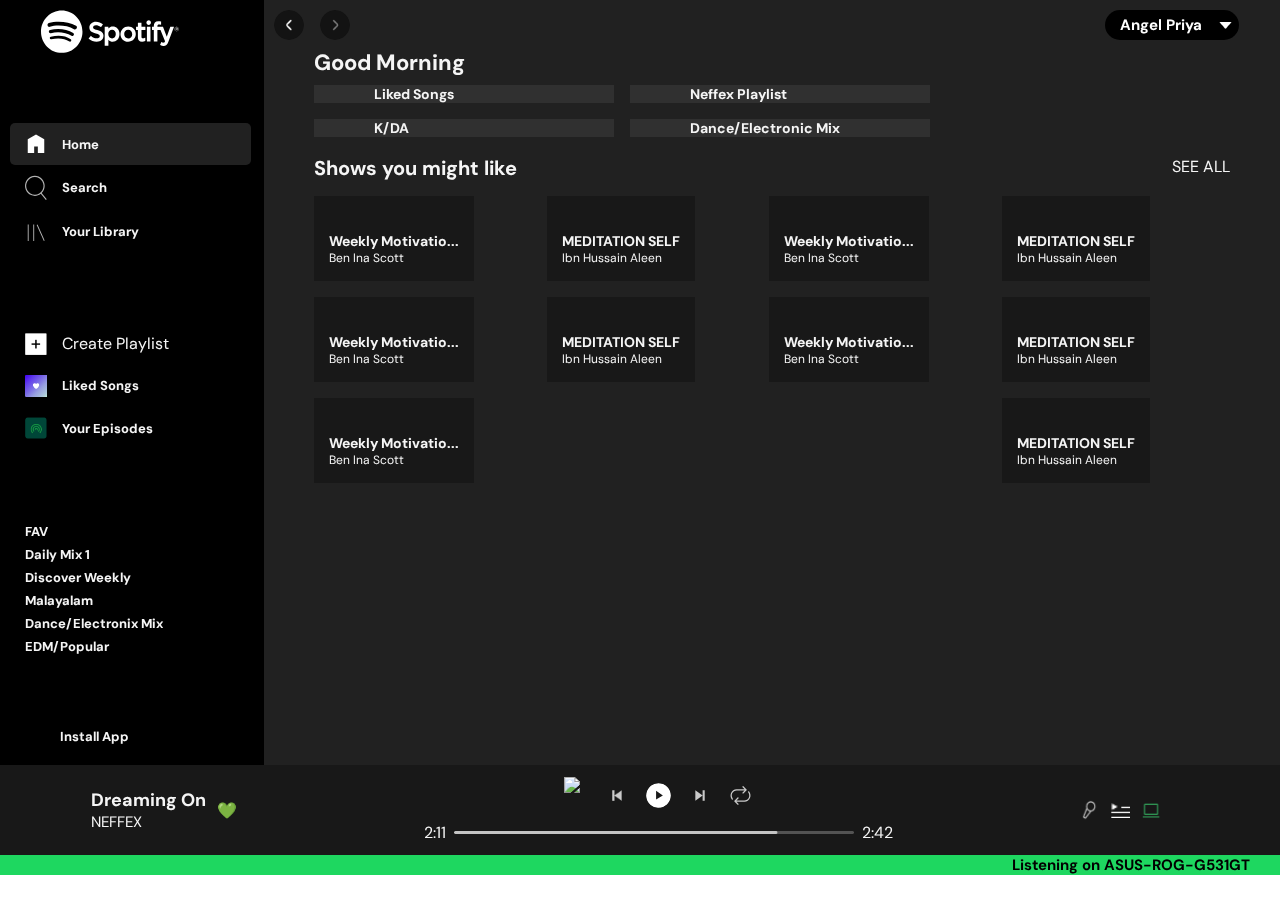
==== index.html @ eeaf3009 "HTML & CSS" ====
<!DOCTYPE html>
<html lang="en">
  <head>
    <!-- Required meta tags -->
    <meta charset="utf-8" />
    <meta name="viewport" content="width=device-width, initial-scale=1" />
    <link rel="stylesheet" href="style.css" />
    <!-- Bootstrap CSS -->
    <!-- <link
      href="https://cdn.jsdelivr.net/npm/bootstrap@5.0.2/dist/css/bootstrap.min.css"
      rel="stylesheet"
      integrity="sha384-EVSTQN3/azprG1Anm3QDgpJLIm9Nao0Yz1ztcQTwFspd3yD65VohhpuuCOmLASjC"
      crossorigin="anonymous"
    /> -->

    <title>Spotify-Clone</title>
  </head>
  <body>
    <div class="container">
      <!--************************ 30% left part ******************-->
      <div class="left-nav">
        <img src="./Icons/Vector.svg" alt="" class="logo" />

        <!-- **************************************************************************** -->
        <div class="home-container">
          <div class="home active">
            <img src="./Icons/Home.svg" alt="" class="leftnavimg" />
            <h2 class="leftnavh2">Home</h2>
          </div>

          <div class="search">
            <img src="./Icons/search.svg" alt="" class="leftnavimg" />
            <h2 class="leftnavh2">Search</h2>
          </div>

          <div class="library">
            <img src="./Icons/library.svg" alt="" class="leftnavimg" />
            <h2 class="leftnavh2">Your Library</h2>
          </div>
        </div>

        <!-- **************************************************************** -->

        <div class="playlist-container">
          <div class="playlist">
            <img src="./Icons/plus.png" alt="" class="leftnavimg" />
            <a href="playlist.html">Create Playlist</a>
          </div>

          <div class="liked-songs">
            <img src="./Icons/liked (2).svg" alt="" class="leftnavimg" />
            <h2 class="leftnavh2">Liked Songs</h2>
          </div>

          <div class="episodes">
            <img src="Icons/hotspot.png" alt="" class="leftnavimg" />
            <h2 class="leftnavh2">Your Episodes</h2>
          </div>
        </div>
        <!-- ******************************************************* -->
        <div class="fav-tags">
          <h2 class="leftnavh2 h">FAV</h2>
          <h2 class="leftnavh2">Daily Mix 1</h2>
          <h2 class="leftnavh2">Discover Weekly</h2>
          <h2 class="leftnavh2">Malayalam</h2>
          <h2 class="leftnavh2">Dance/Electronix Mix</h2>
          <h2 class="leftnavh2">EDM/Popular</h2>
        </div>
        <!-- ************************************************************** -->
        <div class="install">
          <img src="Icons/download.png" alt="" class="dwn" />
          <h2 class="leftnavh2">Install App</h2>
        </div>
      </div>

      <!-- *************** 70%part Right ***************** -->
      <div class="right-part">
        <div class="nav">
          <div class="left-right">
            <img src="Icons/backward.png" alt="" class="play" />
            <img src="Icons/forward.png" alt="" class="play" />
          </div>

          <div class="profile">
            <img src="Icons/imgs/profile.png" alt="" />
            <h3>Angel Priya</h3>
            <img src="Icons/down.png" alt="" />
          </div>
        </div>

        <!-- Good Morning section -->

        <div class="goodmrng">
          <h1>Good Morning</h1>
          <div class="likedcardholder">
            <div class="likedcards">
              <img src="Icons/imgs/Purple-big.png" alt="" />
              <h2>Liked Songs</h2>
            </div>

            <div class="likedcards">
              <img src="Icons/imgs/man.png" alt="" />
              <h2>Neffex Playlist</h2>
            </div>

            <div class="likedcards">
              <img src="Icons/imgs/KDA.png" alt="" />
              <h2>K/DA</h2>
            </div>
            <div class="likedcards">
              <img src="Icons/imgs/marshmellow.png" alt="" />
              <h2>Dance/Electronic Mix</h2>
            </div>
          </div>
        </div>

        <!-- *********************************** -->
        <!-- Shows you might like***************** -->

        <div class="shows">
          <div>
            <h1>Shows you might like</h1>
            <a href="playlist.html">See all</a>
          
          </div>

          <div class="showsCards">
            <div class="showCard">
              <img src="Icons/imgs/Rectangle 21.png" alt="" />
              <h2>Weekly Motivatio...</h2>
              <p>Ben Ina Scott</p>
            </div>
            <div class="showCard">
              <img src="Icons/imgs/Rectangle 22.png" alt="" />
              <h2>MEDITATION SELF</h2>
              <p>Ibn Hussain Aleen</p>
            </div>
            
            <div class="showCard">
              <img src="Icons/imgs/Rectangle 21.png" alt="" />
              <h2>Weekly Motivatio...</h2>
              <p>Ben Ina Scott</p>
            </div>
            <div class="showCard">
              <img src="Icons/imgs/Rectangle 22.png" alt="" />
              <h2>MEDITATION SELF</h2>
              <p>Ibn Hussain Aleen</p>
            </div>
            <div class="showCard">
              <img src="Icons/imgs/Rectangle 21.png" alt="" />
              <h2>Weekly Motivatio...</h2>
              <p>Ben Ina Scott</p>
            </div>
            <div class="showCard">
              <img src="Icons/imgs/Rectangle 22.png" alt="" />
              <h2>MEDITATION SELF</h2>
              <p>Ibn Hussain Aleen</p>
            </div>
            <div class="showCard">
              <img src="Icons/imgs/Rectangle 21.png" alt="" />
              <h2>Weekly Motivatio...</h2>
              <p>Ben Ina Scott</p>
            </div>
            <div class="showCard">
              <img src="Icons/imgs/Rectangle 22.png" alt="" />
              <h2>MEDITATION SELF</h2>
              <p>Ibn Hussain Aleen</p>
            </div>
            <div class="showCard">
              <img src="Icons/imgs/Rectangle 21.png" alt="" />
              <h2>Weekly Motivatio...</h2>
              <p>Ben Ina Scott</p>
            </div>
            <div class="showCard">
              <img src="Icons/imgs/Rectangle 22.png" alt="" />
              <h2>MEDITATION SELF</h2>
              <p>Ibn Hussain Aleen</p>
            </div>
          </div>
        </div>
      </div>
    </div>


    <!--****************Player Controls part Bottom********  -->

    <div class="bottom">
      <!-- ===========Bottom left============== -->
      <div class="songName">
        <img src="Icons/imgs/playing-img.png" alt="" />
        <div>
          <h2>Dreaming On</h2>
          <p>NEFFEX</p>
        </div>
        &#128154;
      </div>

      <!-- ===========Bottom Middle============== -->
      <div class="playControls">
        <div class="control">
          <img class="musichov" src="Icons/shuffle.svg" alt="shuffle" />
          <img class="musichov" src="Icons/previous.png" alt="backward" />
          <img class="musichov play" src="Icons/resume.svg" alt="play/pause" />
          <img class="musichov" src="Icons/next.svg" alt="forward" />
          <img class="musichov" src="Icons/loop.svg" alt="loop" />
        </div>
        <div class="bar">
          <p>2:11</p>
          <img class="music-bar" src="Icons/musicbar.png" alt="" />
          <p>2:42</p>
        </div>
      </div>
      <div class="media-play">
        <img class="musichov play" src="Icons/resume.svg" alt="play/pause" />
      </div>

      <!-- ===========Bottom Right============== -->
      <div class="volume">
        <img class="vol" src="Icons/microphone.png" alt="" />
        <img class="vol" src="Icons/list.png" alt="" />
        <img class="vol" src="Icons/carbon_laptop.png" alt="" />
        <img class="vol" src="Icons/speaker-white.png" alt="" />
        <img src="Icons/volume-bar.png" alt="" />
        <img class="black-spek" src="Icons/strech-speaker.png" alt="" />
      </div>
    </div>

    <div class="green-notice">
      <img src="Icons/speaker-black.png" alt="" />
      <h2>Listening on ASUS-ROG-G531GT</h2>
    </div>



    <div class="home-container-media">
      <div class="home-media">
        <img src="Icons/Home.png" alt=""/>
        <a class="h" href="#">Home</a>
      </div>

      <div class="search-media">
        <img src="Icons/Search.png" alt=""/>
       <a href="#">Search</a>
      </div>

      <div class="library-media">
        <img src="Icons/Your library.png" alt=""/>
        <a href="playlist.html">Your Library</a>
      </div>
    </div>












    <!-- Option 1: Bootstrap Bundle with Popper -->
    <!-- <script
      src="https://cdn.jsdelivr.net/npm/bootstrap@5.0.2/dist/js/bootstrap.bundle.min.js"
      integrity="sha384-MrcW6ZMFYlzcLA8Nl+NtUVF0sA7MsXsP1UyJoMp4YLEuNSfAP+JcXn/tWtIaxVXM"
      crossorigin="anonymous"
    ></script> -->
  </body>
</html>
---- style.css ----
@import url('https://fonts.googleapis.com/css2?family=DM+Sans:ital,opsz,wght@0,9..40,100;0,9..40,200;0,9..40,300;0,9..40,400;0,9..40,500;0,9..40,600;0,9..40,700;0,9..40,800;0,9..40,900;0,9..40,1000;1,9..40,100;1,9..40,200;1,9..40,300;1,9..40,400;1,9..40,500;1,9..40,600;1,9..40,700;1,9..40,800;1,9..40,900;1,9..40,1000&display=swap');

*{
    margin: 0;
    padding: 0;
    box-sizing: border-box;
    font-family: 'DM Sans', sans-serif;

   }
   *::-webkit-scrollbar {
      display: none;
    }
    a{
      color: whitesmoke;
      text-decoration: none;
    }


.container{
    width: 100%;
    height: 85vh;
    display: flex;
    background-color: #000000;
}

.left-nav{
    margin-left: 10px;
    padding-top: 10px;
    width: 20%;
    display: flex;
    flex-direction: column;
    justify-content: space-between;
    gap: .8rem;
    background-color: #000000;
    height: 100%;
    overflow-y: scroll;
}


.right-part{
   overflow-y: scroll;
    width: 80%;
    height: 100%;
    background-color: #212121;
    
}
.logo{
    width: 140px;
    margin-left: 30px;
}
.home, .search, .library, .playlist,
 .liked-songs, .episodes, .install{
    display: flex;
    align-items: center;
    padding-top: 10px;
    padding-bottom: 10px;
    padding-left: 15px;
    border-radius: 5px;
    width: 95%;
    transition: all 0.2s ease-in-out;
 }

 .home:hover, .search:hover, 
 .library:hover, .playlist:hover,
 .liked-songs:hover, .episodes:hover, .install:hover{
  cursor: pointer;
  background-color: #212121;
 }
 
.home-container, .playlist-container, 
.fav-tags{
    display: flex;
    flex-direction: column;
}

.active{
    background-color: #212121;
    
}
.fav-tags{
    padding-left: 15px;
}
.fav-tags h2{
    padding: 3px 0;
}



 .leftnavh2{
    font-size: 13px;
    color: whitesmoke;
 }

 .leftnavimg{
    width: 22px;
    margin-right: 15px;
 }
 .install{
    margin-bottom: 10px;
    margin-top: -10px;
 }
 .dwn{
    margin-right: 15px;
    width: 20px;
 }



 /* *************Right Parts****************** */

 .nav{
    margin-top: 10px;
    margin-left: 10px;
    display: flex;
    justify-content: space-between;
    align-items: center;
    /* background-color: darkgoldenrod; */
    width: 95%;
    
 }
 .left-right{
    display: flex;
    align-items: center;
    gap: 1rem;
 }
 .left-right img{
    width: 30px;
    transition: all 0.2s ease-in;
 }
 .left-right img:hover{
  box-shadow: 1px 1px 20px gray;
  cursor: pointer;
 }

 .profile{
    display: flex;
    align-items: center;
    background-color: #000000;
    padding: 3px;
    border-radius: 20px;
    gap: 0.8rem;
    transition: all 0.2s ease-in-out;
 }
 .profile:hover{
  box-shadow: 1px 1px 10px gray;
  cursor: pointer;
 }
 /* Profile Pic********* */
 .profile h3{
    font-size: 15px;
    color: white;
 }

/* ************************************ */
 .goodmrng{
   padding: 0 50px;
 }
 .goodmrng>h1{
   color: whitesmoke;
   font-size: 22px;
   margin: 8px 0;
 }

 .likedcardholder{
   display: flex;
   
   gap: 1rem;
  /* background-color: aqua; */
   flex-wrap: wrap;
  
 }

 .likedcards{
   display: flex;
   align-items: center;
   width: 300px;
   background-color:#303030 ;
   transition: all 0.2s ease-in;
 }
 .likedcards:hover{
  cursor: pointer;
  box-shadow: 1px 1px 10px gray;
 }
 .likedcards>img{
   width: 50px;
   margin-right: 10px;
 }
 .likedcards>h2{
   font-size: 14px;
   color: whitesmoke;
   word-break: break-all;
 }


 /* /////////////////////////******************** */
.shows{
   padding: 0px 50px;
  
}
.shows>div{
   display: flex;
   
   align-items: center;
   justify-content: space-between;
}

.shows>div>a{
   color: whitesmoke;
   text-transform: uppercase;
   transition: all 0.2s ease-in-out;
}
.shows>div>a:hover{
  cursor: pointer;
  color: white;
  font-weight: 600;
}

.shows>div>h1{
   margin-top: 18px;
   font-size: 20px;
   color: whitesmoke;
   margin-bottom: 15px;
}

.showsCards{
   padding-right: 80px;
   display: flex;
   gap: 1rem;
   flex-wrap: wrap;
}
 .showCard{
   background-color: #181818;
   padding: 15px;
   transition: all 0.2s ease-in-out;
   
 }
 .showCard:hover{
  cursor: pointer;
  box-shadow: 1px 1px 10px gray;
 }
 .showCard>h2{
   font-size: 14px;
   color: whitesmoke;
 }
 .showCard>p{
   font-size: 12px;
   color: whitesmoke;
 }
 .showCard>img{
   width: 130px;
 }

 .alex{
   height: 130px;
 }
 





/* *********Bottom Palyer Controls Part************* */

 .bottom{
   padding: 40px 20px;
   width: 100%;
   height: 10vh;
   background-color: #181818;
   display: flex;
   justify-content: space-between;
   align-items: center;
   
  
 }
 /* <!-- ===========Bottom left============== */
 .songName{
   display: flex;
   align-items: center;
   gap: 0.7rem;
 }
 .songName img{
   width: 60px;
 }
 .songName>div>h2{
   font-size: 18px;
   color: whitesmoke;
 }
 .songName>div>p{
   font-size: 15px;
   color: whitesmoke;
 }


 /* <!-- ===========Bottom Middle============= */
 .playControls{
   display: flex;
   flex-direction: column;
   gap: 0.5rem;
   
 }
 .playControls>.control{
   display: flex;
   justify-content: center;
   align-items: center;
   gap: 1rem;
 }
 .control>img{
   width: 25px;
 }
 
 .bar{
   display: flex;
   align-items: center;
   gap: 0.5rem;
   color: whitesmoke;
 }
 .music-bar{
   width: 400px;
 }
 .musichov{
  mix-blend-mode: screen;
  transition: all 0.2s ease-in;
 }
 .musichov:hover{
  box-shadow: 1px 1px 20px gray;
  cursor: pointer;
 }

 /* <!-- ===========Bottom Right============= */
 .volume{
   display: flex;
   align-items: center;
   gap: 0.7rem;
 }
 .vol{
   width: 20px;
   mix-blend-mode: screen;
   transition: all 0.2s ease-in;
 }

 .black-spek{
   width: 45px;
 }
 .vol:hover{
  box-shadow: 1px 1px 10px gray;
  cursor: pointer;
 }
 

/* *******************Green Notice*********** */
 .green-notice{
   display: flex;
   align-items: center;
   justify-content: end;
  
   width: 100%;
   height: 20px;
   background-color: #1ED760;
 }
 .green-notice img{
   width: 15px;
 }
 .green-notice h2{
   font-size: 15px;
   padding-right: 30px;
 }


 .play{
  border-radius: 50%;
  overflow: hidden;
 }


 .home-container-media{
  display: none;
 }

 .media-play{
  display: none;
 }












 /* Media Queries */
 /* Extra small devices (phones, 600px and down) */
@media only screen and (max-width: 340px) {
   
  body{
    background-color: #000000;
  }
    .container{
      width: 100vw;
      height: 85vh;
    }
    .left-nav{
      display: none;
    }
    .right-part{
      width: 100%;
    }

    .likedcards {
      width: 100%;
  }
    .likedcards>h2{
      font-size: 12px;
    }

    .goodmrng{
      padding: 0 30px;
    }
    .likedcardholder{
      display: flex;
      justify-content: space-between;
    }
    .shows>div {
      justify-content: space-between;
  }


    .shows{
      padding: 0 30px;
    }
    .showCard {
      padding: 15px;
      display: flex;
      flex-direction: column;
      align-items: center;
  }
  .showCard>img {
    width: 210px;
    margin-bottom: 10px;
}
  .showsCards {
    justify-content: center;
    padding-right: 0;
    display: flex;
    flex-direction: column;
    gap: 1rem;
    flex-wrap: wrap;
  
}
  .playControls{
    display: none;
  }
  .volume{
    display: none;
  }
  .bottom{
    height: 5vh;
   
  }

  .songName{
    gap: 0.5rem;
  }
  .songName img{
    width: 45px;
  }
  .songName>div>h2{
    font-size: 15px;
  }
  .songName>div>p{
    font-size: 12px;
  }
  .green-notice{
    display: none;
  }

  .bottom {
    padding: 32px 20px;
}

.media-play{
  display: block;
 }
 .play{
  width: 25px;
 }


  /* Bottom */
  .home-container-media{
    display: flex;
    width: 100%;
   
    justify-content: space-between;
    align-items: center;
    background-color:#181818;
    padding: 9px 30px;
    
  }
  .home-media,.search-media, .library-media {
    display: flex;
    flex-direction: column;
    /* background-color: #1ED760; */
    align-items: center;
  }
  .home-media>img, .search-media>img, 
  .library-media>img {
    width: 20px;
  }
  .home-media>a, .search-media>a, 
  .library-media>a{
    font-size: 13px;
    padding-top: 5px;
  }



  

}










@media only screen and (min-width: 341px) and (max-width: 460px){
   body{
    background-color: #000000;
   }
   .green-notice{
    display: none;
  }
  .playControls{
    display: none;
  }
  .volume{
    display: none;
  }
  .left-nav{
    display: none;
  }

  .right-part {
    overflow-y: scroll;
    width: 100%;
    height: 100%;
    background-color: #212121;
}

.likedcards {
  width: 100%;
}
.showsCards {
  padding-right: 0px;
  
}
.shows {
  padding: 0px 30px;
}

.showCard {
  padding: 5px;
}
.showCard>img {
  width: 115px;
}
.shows>div {
  display: flex;
  align-items: center;
  justify-content: center;
  gap: 22px;
  /* justify-content: space-evenly; */
}






.media-play{
  display: block;
 }
 .play{
  width: 25px;
 }


  /* Bottom */
  .home-container-media{
    display: flex;
    width: 100%;
   
    justify-content: space-between;
    align-items: center;
    background-color:#181818;
    padding: 9px 30px;
    
  }
  .home-media,.search-media, .library-media {
    display: flex;
    flex-direction: column;
    /* background-color: #1ED760; */
    align-items: center;
  }
  .home-media>img, .search-media>img, 
  .library-media>img {
    width: 20px;
  }
  .home-media>a, .search-media>a, 
  .library-media>a{
    font-size: 13px;
    padding-top: 5px;
  }

}

/* Small devices (portrait tablets and large phones, 600px and up) */
@media only screen and (min-width: 600px) {
  

}

/* Medium devices (landscape tablets, 768px and up) */
@media only screen and (min-width: 768px) {
  

}

/* Large devices (laptops/desktops, 992px and up) */
@media only screen and (min-width: 992px) {
  

}

/* Extra large devices (large laptops and desktops, 1200px and up) */
@media only screen and (min-width: 1200px) {
  

}
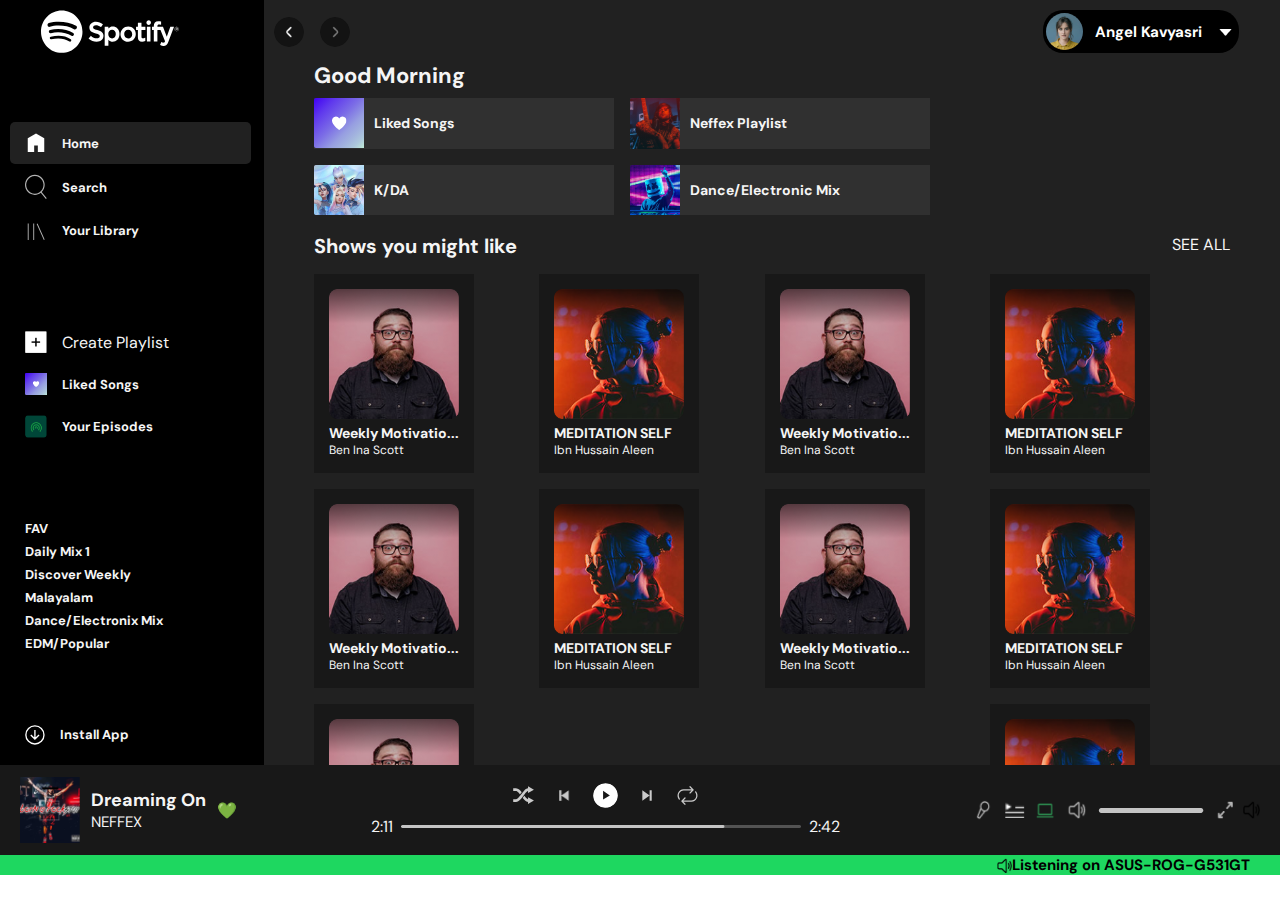
==== commit 52ab53b8: "HTML & CSS" ====
--- a/index.html
+++ b/index.html
@@ -1,270 +1,247 @@
 <!DOCTYPE html>
 <html lang="en">
-  <head>
-    <!-- Required meta tags -->
-    <meta charset="utf-8" />
-    <meta name="viewport" content="width=device-width, initial-scale=1" />
-    <link rel="stylesheet" href="style.css" />
-    <!-- Bootstrap CSS -->
-    <!-- <link
-      href="https://cdn.jsdelivr.net/npm/bootstrap@5.0.2/dist/css/bootstrap.min.css"
-      rel="stylesheet"
-      integrity="sha384-EVSTQN3/azprG1Anm3QDgpJLIm9Nao0Yz1ztcQTwFspd3yD65VohhpuuCOmLASjC"
-      crossorigin="anonymous"
-    /> -->
-
-    <title>Spotify-Clone</title>
-  </head>
-  <body>
-    <div class="container">
-      <!--************************ 30% left part ******************-->
-      <div class="left-nav">
-        <img src="./Icons/Vector.svg" alt="" class="logo" />
-
-        <!-- **************************************************************************** -->
-        <div class="home-container">
-          <div class="home active">
-            <img src="./Icons/Home.svg" alt="" class="leftnavimg" />
-            <h2 class="leftnavh2">Home</h2>
-          </div>
-
-          <div class="search">
-            <img src="./Icons/search.svg" alt="" class="leftnavimg" />
-            <h2 class="leftnavh2">Search</h2>
-          </div>
-
-          <div class="library">
-            <img src="./Icons/library.svg" alt="" class="leftnavimg" />
-            <h2 class="leftnavh2">Your Library</h2>
-          </div>
-        </div>
-
-        <!-- **************************************************************** -->
-
-        <div class="playlist-container">
-          <div class="playlist">
-            <img src="./Icons/plus.png" alt="" class="leftnavimg" />
-            <a href="playlist.html">Create Playlist</a>
-          </div>
-
-          <div class="liked-songs">
-            <img src="./Icons/liked (2).svg" alt="" class="leftnavimg" />
-            <h2 class="leftnavh2">Liked Songs</h2>
-          </div>
-
-          <div class="episodes">
-            <img src="Icons/hotspot.png" alt="" class="leftnavimg" />
-            <h2 class="leftnavh2">Your Episodes</h2>
-          </div>
-        </div>
-        <!-- ******************************************************* -->
-        <div class="fav-tags">
-          <h2 class="leftnavh2 h">FAV</h2>
-          <h2 class="leftnavh2">Daily Mix 1</h2>
-          <h2 class="leftnavh2">Discover Weekly</h2>
-          <h2 class="leftnavh2">Malayalam</h2>
-          <h2 class="leftnavh2">Dance/Electronix Mix</h2>
-          <h2 class="leftnavh2">EDM/Popular</h2>
-        </div>
-        <!-- ************************************************************** -->
-        <div class="install">
-          <img src="Icons/download.png" alt="" class="dwn" />
-          <h2 class="leftnavh2">Install App</h2>
-        </div>
-      </div>
-
-      <!-- *************** 70%part Right ***************** -->
-      <div class="right-part">
-        <div class="nav">
-          <div class="left-right">
-            <img src="Icons/backward.png" alt="" class="play" />
-            <img src="Icons/forward.png" alt="" class="play" />
-          </div>
-
-          <div class="profile">
-            <img src="Icons/imgs/profile.png" alt="" />
-            <h3>Angel Priya</h3>
-            <img src="Icons/down.png" alt="" />
-          </div>
-        </div>
-
-        <!-- Good Morning section -->
-
-        <div class="goodmrng">
-          <h1>Good Morning</h1>
-          <div class="likedcardholder">
-            <div class="likedcards">
-              <img src="Icons/imgs/Purple-big.png" alt="" />
-              <h2>Liked Songs</h2>
-            </div>
-
-            <div class="likedcards">
-              <img src="Icons/imgs/man.png" alt="" />
-              <h2>Neffex Playlist</h2>
-            </div>
-
-            <div class="likedcards">
-              <img src="Icons/imgs/KDA.png" alt="" />
-              <h2>K/DA</h2>
-            </div>
-            <div class="likedcards">
-              <img src="Icons/imgs/marshmellow.png" alt="" />
-              <h2>Dance/Electronic Mix</h2>
-            </div>
-          </div>
-        </div>
-
-        <!-- *********************************** -->
-        <!-- Shows you might like***************** -->
-
-        <div class="shows">
-          <div>
-            <h1>Shows you might like</h1>
-            <a href="playlist.html">See all</a>
-          
-          </div>
-
-          <div class="showsCards">
-            <div class="showCard">
-              <img src="Icons/imgs/Rectangle 21.png" alt="" />
-              <h2>Weekly Motivatio...</h2>
-              <p>Ben Ina Scott</p>
-            </div>
-            <div class="showCard">
-              <img src="Icons/imgs/Rectangle 22.png" alt="" />
-              <h2>MEDITATION SELF</h2>
-              <p>Ibn Hussain Aleen</p>
-            </div>
-            
-            <div class="showCard">
-              <img src="Icons/imgs/Rectangle 21.png" alt="" />
-              <h2>Weekly Motivatio...</h2>
-              <p>Ben Ina Scott</p>
-            </div>
-            <div class="showCard">
-              <img src="Icons/imgs/Rectangle 22.png" alt="" />
-              <h2>MEDITATION SELF</h2>
-              <p>Ibn Hussain Aleen</p>
-            </div>
-            <div class="showCard">
-              <img src="Icons/imgs/Rectangle 21.png" alt="" />
-              <h2>Weekly Motivatio...</h2>
-              <p>Ben Ina Scott</p>
-            </div>
-            <div class="showCard">
-              <img src="Icons/imgs/Rectangle 22.png" alt="" />
-              <h2>MEDITATION SELF</h2>
-              <p>Ibn Hussain Aleen</p>
-            </div>
-            <div class="showCard">
-              <img src="Icons/imgs/Rectangle 21.png" alt="" />
-              <h2>Weekly Motivatio...</h2>
-              <p>Ben Ina Scott</p>
-            </div>
-            <div class="showCard">
-              <img src="Icons/imgs/Rectangle 22.png" alt="" />
-              <h2>MEDITATION SELF</h2>
-              <p>Ibn Hussain Aleen</p>
-            </div>
-            <div class="showCard">
-              <img src="Icons/imgs/Rectangle 21.png" alt="" />
-              <h2>Weekly Motivatio...</h2>
-              <p>Ben Ina Scott</p>
-            </div>
-            <div class="showCard">
-              <img src="Icons/imgs/Rectangle 22.png" alt="" />
-              <h2>MEDITATION SELF</h2>
-              <p>Ibn Hussain Aleen</p>
-            </div>
-          </div>
-        </div>
-      </div>
-    </div>
-
-
-    <!--****************Player Controls part Bottom********  -->
-
-    <div class="bottom">
-      <!-- ===========Bottom left============== -->
-      <div class="songName">
-        <img src="Icons/imgs/playing-img.png" alt="" />
+
+<head>
+  <!-- Required meta tags -->
+  <meta charset="utf-8" />
+  <meta name="viewport" content="width=device-width, initial-scale=1" />
+  <link rel="stylesheet" href="style.css" />
+  <title>Spotify-Clone</title>
+</head>
+
+<body>
+  <div class="container">
+    <!--************************ 30% left part ******************-->
+    <div class="left-nav">
+      <img src="./Icons/Vector.svg" alt="No img" class="logo" />
+
+      <!-- **************************************************************************** -->
+      <div class="home-container">
+        <div class="home active">
+          <img src="./Icons/Home.svg" alt="No img" class="leftnavimg" />
+          <h2 class="leftnavh2">Home</h2>
+        </div>
+
+        <div class="search">
+          <img src="./Icons/search.svg" alt="No img" class="leftnavimg" />
+          <h2 class="leftnavh2">Search</h2>
+        </div>
+
+        <div class="library">
+          <img src="./Icons/library.svg" alt="No img" class="leftnavimg" />
+          <h2 class="leftnavh2">Your Library</h2>
+        </div>
+      </div>
+
+      <!-- **************************************************************** -->
+
+      <div class="playlist-container">
+        <div class="playlist">
+          <img src="./Icons/plus.png" alt="No img" class="leftnavimg" />
+          <a href="playlist.html">Create Playlist</a>
+        </div>
+
+        <div class="liked-songs">
+          <img src="./Icons/liked (2).svg" alt="No img" class="leftnavimg" />
+          <h2 class="leftnavh2">Liked Songs</h2>
+        </div>
+
+        <div class="episodes">
+          <img src="Icons/hotspot.png" alt="No img" class="leftnavimg" />
+          <h2 class="leftnavh2">Your Episodes</h2>
+        </div>
+      </div>
+      <!-- ******************************************************* -->
+      <div class="fav-tags">
+        <h2 class="leftnavh2 h">FAV</h2>
+        <h2 class="leftnavh2">Daily Mix 1</h2>
+        <h2 class="leftnavh2">Discover Weekly</h2>
+        <h2 class="leftnavh2">Malayalam</h2>
+        <h2 class="leftnavh2">Dance/Electronix Mix</h2>
+        <h2 class="leftnavh2">EDM/Popular</h2>
+      </div>
+      <!-- ************************************************************** -->
+      <div class="install">
+        <img src="Icons/download.svg" alt="No img" class="dwn" />
+        <h2 class="leftnavh2">Install App</h2>
+      </div>
+    </div>
+
+    <!-- *************** 70%part Right ***************** -->
+    <div class="right-part">
+      <div class="nav">
+        <div class="left-right">
+          <img src="Icons/backward.png" alt="No img" class="play" />
+          <img src="Icons/forward.png" alt="No img" class="play" />
+        </div>
+
+        <div class="profile">
+          <img src="Icons/profile pic.svg" alt="No img" />
+          <h3>Angel Kavyasri</h3>
+          <img src="Icons/down.png" alt="No img" />
+        </div>
+      </div>
+
+      <!-- Good Morning section -->
+
+      <div class="goodmrng">
+        <h1>Good Morning</h1>
+        <div class="likedcardholder">
+          <div class="likedcards">
+            <img src="Icons/Liked-sec.svg" alt="No img" />
+            <h2>Liked Songs</h2>
+          </div>
+
+          <div class="likedcards">
+            <img src="Icons/netflix-playlist.svg" alt="No img" />
+            <h2>Neffex Playlist</h2>
+          </div>
+
+          <div class="likedcards">
+            <img src="Icons/KDA.png" alt="No img" />
+            <h2>K/DA</h2>
+          </div>
+          <div class="likedcards">
+            <img src="Icons/marshmellow.png" alt="No img" />
+            <h2>Dance/Electronic Mix</h2>
+          </div>
+        </div>
+      </div>
+
+      <!-- *********************************** -->
+      <!-- Shows you might like***************** -->
+
+      <div class="shows">
         <div>
-          <h2>Dreaming On</h2>
-          <p>NEFFEX</p>
-        </div>
-        &#128154;
-      </div>
-
-      <!-- ===========Bottom Middle============== -->
-      <div class="playControls">
-        <div class="control">
-          <img class="musichov" src="Icons/shuffle.svg" alt="shuffle" />
-          <img class="musichov" src="Icons/previous.png" alt="backward" />
-          <img class="musichov play" src="Icons/resume.svg" alt="play/pause" />
-          <img class="musichov" src="Icons/next.svg" alt="forward" />
-          <img class="musichov" src="Icons/loop.svg" alt="loop" />
-        </div>
-        <div class="bar">
-          <p>2:11</p>
-          <img class="music-bar" src="Icons/musicbar.png" alt="" />
-          <p>2:42</p>
-        </div>
-      </div>
-      <div class="media-play">
+          <h1>Shows you might like</h1>
+          <a href="playlist.html">See all</a>
+
+        </div>
+
+        <div class="showsCards">
+          <div class="showCard">
+            <img src="Icons/Rectangle 21.png" alt="No img" />
+            <h2>Weekly Motivatio...</h2>
+            <p>Ben Ina Scott</p>
+          </div>
+          <div class="showCard">
+            <img src="Icons/Rectangle 22.png" alt="No img" />
+            <h2>MEDITATION SELF</h2>
+            <p>Ibn Hussain Aleen</p>
+          </div>
+
+          <div class="showCard">
+            <img src="Icons/Rectangle 21.png" alt="No img" />
+            <h2>Weekly Motivatio...</h2>
+            <p>Ben Ina Scott</p>
+          </div>
+          <div class="showCard">
+            <img src="Icons/Rectangle 22.png" alt="No img" />
+            <h2>MEDITATION SELF</h2>
+            <p>Ibn Hussain Aleen</p>
+          </div>
+          <div class="showCard">
+            <img src="Icons/Rectangle 21.png" alt="No img" />
+            <h2>Weekly Motivatio...</h2>
+            <p>Ben Ina Scott</p>
+          </div>
+          <div class="showCard">
+            <img src="Icons/Rectangle 22.png" alt="No img" />
+            <h2>MEDITATION SELF</h2>
+            <p>Ibn Hussain Aleen</p>
+          </div>
+          <div class="showCard">
+            <img src="Icons/Rectangle 21.png" alt="No img" />
+            <h2>Weekly Motivatio...</h2>
+            <p>Ben Ina Scott</p>
+          </div>
+          <div class="showCard">
+            <img src="Icons/Rectangle 22.png" alt="No img" />
+            <h2>MEDITATION SELF</h2>
+            <p>Ibn Hussain Aleen</p>
+          </div>
+          <div class="showCard">
+            <img src="Icons/Rectangle 21.png" alt="No img" />
+            <h2>Weekly Motivatio...</h2>
+            <p>Ben Ina Scott</p>
+          </div>
+          <div class="showCard">
+            <img src="Icons/Rectangle 22.png" alt="No img" />
+            <h2>MEDITATION SELF</h2>
+            <p>Ibn Hussain Aleen</p>
+          </div>
+        </div>
+      </div>
+    </div>
+  </div>
+
+
+  <!--****************Player Controls part Bottom********  -->
+
+  <div class="bottom">
+    <!-- ===========Bottom left============== -->
+    <div class="songName">
+      <img src="Icons/playing-img.png" alt="No img" />
+      <div>
+        <h2>Dreaming On</h2>
+        <p>NEFFEX</p>
+      </div>
+      &#128154;
+    </div>
+
+    <!-- ===========Bottom Middle============== -->
+    <div class="playControls">
+      <div class="control">
+        <img class="musichov" src="Icons/shuffle (1).svg" alt="shuffle" />
+        <img class="musichov" src="Icons/previous.png" alt="backward" />
         <img class="musichov play" src="Icons/resume.svg" alt="play/pause" />
-      </div>
-
-      <!-- ===========Bottom Right============== -->
-      <div class="volume">
-        <img class="vol" src="Icons/microphone.png" alt="" />
-        <img class="vol" src="Icons/list.png" alt="" />
-        <img class="vol" src="Icons/carbon_laptop.png" alt="" />
-        <img class="vol" src="Icons/speaker-white.png" alt="" />
-        <img src="Icons/volume-bar.png" alt="" />
-        <img class="black-spek" src="Icons/strech-speaker.png" alt="" />
-      </div>
-    </div>
-
-    <div class="green-notice">
-      <img src="Icons/speaker-black.png" alt="" />
-      <h2>Listening on ASUS-ROG-G531GT</h2>
-    </div>
-
-
-
-    <div class="home-container-media">
-      <div class="home-media">
-        <img src="Icons/Home.png" alt=""/>
-        <a class="h" href="#">Home</a>
-      </div>
-
-      <div class="search-media">
-        <img src="Icons/Search.png" alt=""/>
-       <a href="#">Search</a>
-      </div>
-
-      <div class="library-media">
-        <img src="Icons/Your library.png" alt=""/>
-        <a href="playlist.html">Your Library</a>
-      </div>
-    </div>
-
-
-
-
-
-
-
-
-
-
-
-
-    <!-- Option 1: Bootstrap Bundle with Popper -->
-    <!-- <script
-      src="https://cdn.jsdelivr.net/npm/bootstrap@5.0.2/dist/js/bootstrap.bundle.min.js"
-      integrity="sha384-MrcW6ZMFYlzcLA8Nl+NtUVF0sA7MsXsP1UyJoMp4YLEuNSfAP+JcXn/tWtIaxVXM"
-      crossorigin="anonymous"
-    ></script> -->
-  </body>
+        <img class="musichov" src="Icons/next.svg" alt="forward" />
+        <img class="musichov" src="Icons/loop.svg" alt="loop" />
+      </div>
+      <div class="bar">
+        <p>2:11</p>
+        <img class="music-bar" src="Icons/musicbar.png" alt="logo" />
+        <p>2:42</p>
+      </div>
+    </div>
+    <div class="media-play">
+      <img class="musichov play" src="Icons/resume.svg" alt="play/pause" />
+    </div>
+
+    <!-- ===========Bottom Right============== -->
+    <div class="volume">
+      <img class="vol" src="Icons/microphone.png" alt="No img" />
+      <img class="vol" src="Icons/list.png" alt="" />
+      <img class="vol" src="Icons/carbon_laptop.png" alt="No img" />
+      <img class="vol" src="Icons/speaker-white (1).png" alt="No img" />
+      <img src="Icons/volume-bar (1).png" alt="" />
+      <img class="black-spek" src="Icons/strech-speaker (1).png" alt="No img" />
+    </div>
+  </div>
+
+  <div class="green-notice">
+    <img src="Icons/speaker-black (1).png" alt="No img" />
+    <h2>Listening on ASUS-ROG-G531GT</h2>
+  </div>
+
+
+
+  <div class="home-container-media">
+    <div class="home-media">
+      <img src="Icons/Home.png" alt="No img" />
+      <a class="h" href="#">Home</a>
+    </div>
+
+    <div class="search-media">
+      <img src="Icons/Search.png" alt="No img" />
+      <a href="#">Search</a>
+    </div>
+
+    <div class="library-media">
+      <img src="Icons/library.svg" alt="No img" />
+      <a href="playlist.html">Your Library</a>
+    </div>
+  </div>
+</body>
+
 </html>